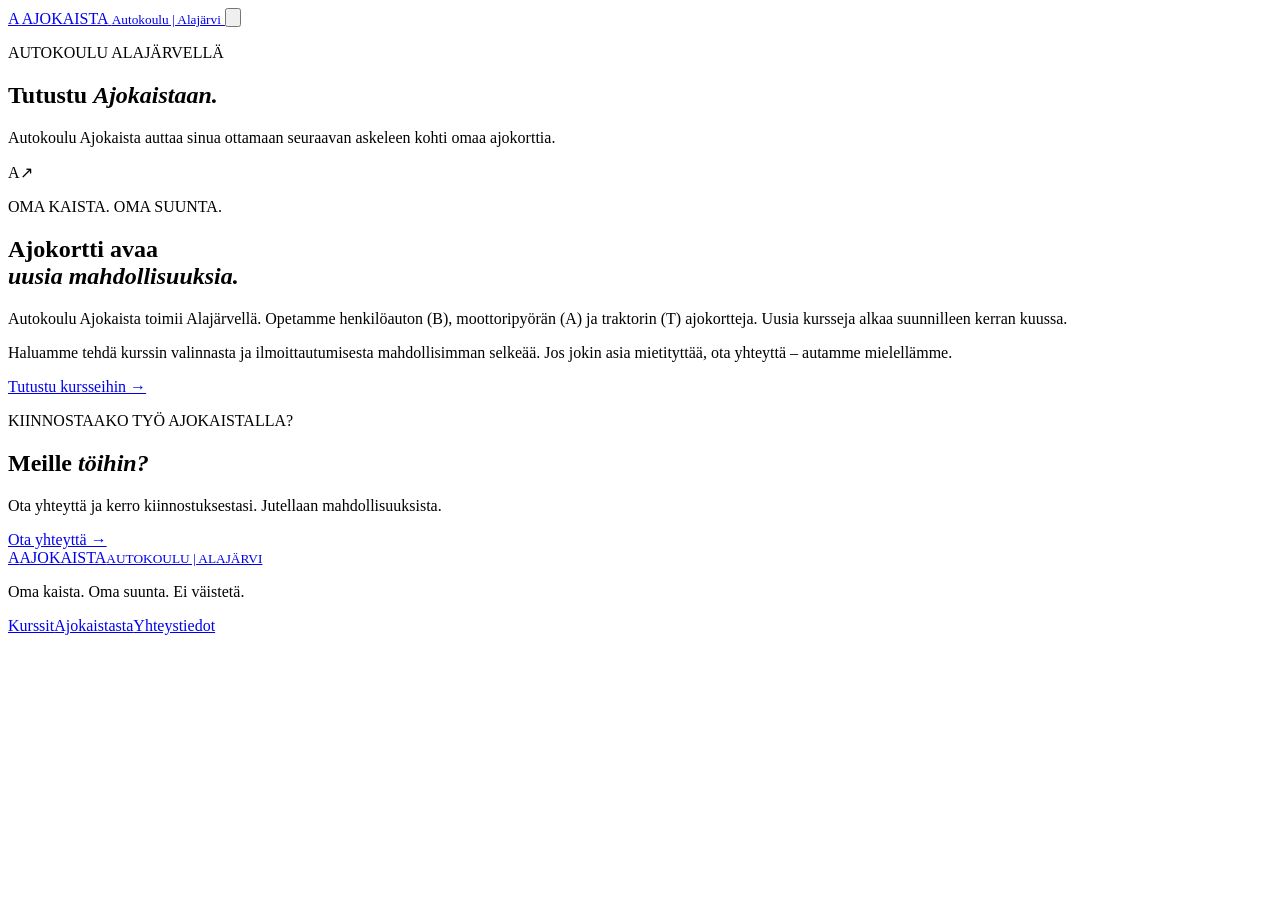
==== about.html @ 0a3db83a "kaikkiin aloitus ja abouttia" ====
<!DOCTYPE html>
<html lang="fi">
<head>
    <meta charset="UTF-8">
    <meta name="viewport" content="width=device-width, initial-scale=1">
    <meta name="description" content="Autokoulu Ajokaista Alajärvellä – B-, A- ja T-ajokorttikurssit. Tutustu alkaviin kursseihin ja ilmoittaudu.">
    <title>Autokoulu ajokaista | Alajärvi</title>
</head>
<body>
    <header class="site-header">
        <a class="brand" href="index.html" aria-label="Autokoulu Ajokaista, etusivu">
            <span class="brand__mark">A</span>
            <span class="brand__text">AJOKAISTA</span>
            <small>Autokoulu | Alajärvi</small>
        </span>
    </a>
    <button class="menu-toggle" aria-label="Avaa valikko" aria-expanded="false">
        <span class="menu-toggle__bar"><contact class="html"></contact></span>
        <span class="menu-toggle__bar"><about class="html"></about></span>
        <span class="menu-toggle__bar"><listing class="html"></listing></span>
    </button>
    </header>
    <main>
    </main>
        <section class="page-hero"><p class="eyebrow">AUTOKOULU ALAJÄRVELLÄ</p><h1>Tutustu <em>Ajokaistaan.</em></h1><p>Autokoulu Ajokaista auttaa sinua ottamaan seuraavan askeleen kohti omaa ajokorttia.</p></section>
        <section class="about-content section-wrap"><div class="about-number">A<span>↗</span></div><div><p class="eyebrow">OMA KAISTA. OMA SUUNTA.</p><h2>Ajokortti avaa<br><em>uusia mahdollisuuksia.</em></h2><p>Autokoulu Ajokaista toimii Alajärvellä. Opetamme henkilöauton (B), moottoripyörän (A) ja traktorin (T) ajokortteja. Uusia kursseja alkaa suunnilleen kerran kuussa.</p><p>Haluamme tehdä kurssin valinnasta ja ilmoittautumisesta mahdollisimman selkeää. Jos jokin asia mietityttää, ota yhteyttä – autamme mielellämme.</p><a class="button button-dark" href="listing.html">Tutustu kursseihin →</a></div></section>
        <section class="band"><div><p class="eyebrow">KIINNOSTAAKO TYÖ AJOKAISTALLA?</p><h2>Meille <em>töihin?</em></h2></div><div><p>Ota yhteyttä ja kerro kiinnostuksestasi. Jutellaan mahdollisuuksista.</p><a class="button button-light" href="contact.html">Ota yhteyttä →</a></div></section>
    </main>
    <footer class="site-footer"><a class="brand brand-footer" href="index.html"><span class="brand-mark">A</span><span>AJOKAISTA<small>AUTOKOULU | ALAJÄRVI</small></span></a><p>Oma kaista. Oma suunta. Ei väistetä.</p><div class="footer-links"><a href="listing.html">Kurssit</a><a href="about.html">Ajokaistasta</a><a href="contact.html">Yhteystiedot</a></div></footer>
</body>
</html>
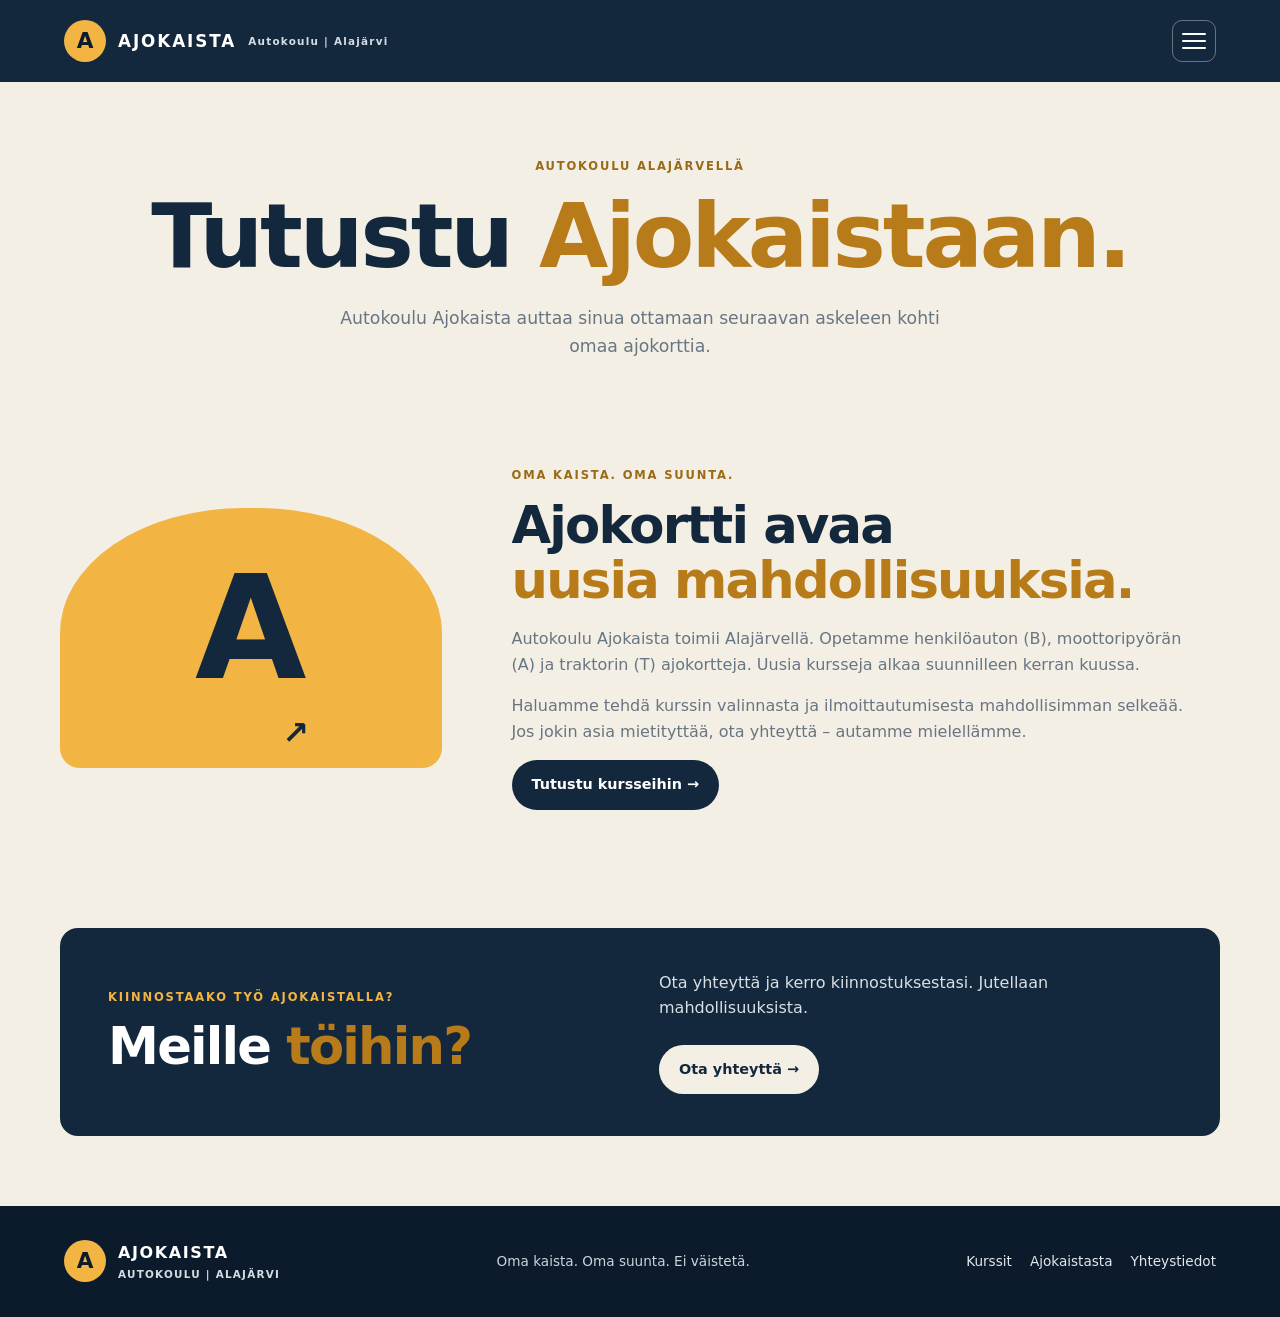
==== commit b787a61f: "listing loppuun sekä css valmiiksi" ====
--- a/about.html
+++ b/about.html
@@ -5,6 +5,7 @@
     <meta name="viewport" content="width=device-width, initial-scale=1">
     <meta name="description" content="Autokoulu Ajokaista Alajärvellä – B-, A- ja T-ajokorttikurssit. Tutustu alkaviin kursseihin ja ilmoittaudu.">
     <title>Autokoulu ajokaista | Alajärvi</title>
+    <link rel="stylesheet" href="styles.css">
 </head>
 <body>
     <header class="site-header">
--- a/styles.css
+++ b/styles.css
@@ -0,0 +1,294 @@
+:root {
+  --navy: #14283d;
+  --navy-deep: #0c1b2b;
+  --sand: #f4efe5;
+  --sand-dark: #e8dfd0;
+  --amber: #f2b544;
+  --ink: #1b2b3a;
+  --muted: #687582;
+  --white: #fff;
+  --line: #dedbd3;
+  --shadow: 0 18px 45px rgba(12, 27, 43, .10);
+  --radius: 18px;
+  --content: 1160px;
+}
+
+* { box-sizing: border-box; }
+
+body {
+  margin: 0;
+  color: var(--ink);
+  background: var(--sand);
+  font-family: Inter, ui-sans-serif, system-ui, -apple-system, BlinkMacSystemFont, "Segoe UI", sans-serif;
+  line-height: 1.6;
+}
+
+.site-header {
+  min-height: 82px;
+  padding: 16px max(5vw, calc((100vw - var(--content)) / 2));
+  display: flex;
+  align-items: center;
+  justify-content: space-between;
+  gap: 24px;
+  background: var(--navy);
+  color: var(--white);
+}
+
+.brand {
+  display: inline-flex;
+  align-items: center;
+  gap: 12px;
+  color: inherit;
+  text-decoration: none;
+  font-weight: 850;
+  letter-spacing: .12em;
+}
+
+.brand__mark, .brand-mark {
+  width: 42px;
+  height: 42px;
+  display: inline-grid;
+  place-items: center;
+  flex: 0 0 auto;
+  border-radius: 50%;
+  background: var(--amber);
+  color: var(--navy-deep);
+  font-size: 1.35rem;
+  font-weight: 900;
+  letter-spacing: 0;
+}
+
+.brand__text { font-size: 1.05rem; }
+.brand small, .brand-footer small {
+  display: block;
+  margin-top: 1px;
+  color: #d5dce2;
+  font-size: .65rem;
+  font-weight: 600;
+  letter-spacing: .12em;
+}
+
+.menu-toggle {
+  width: 44px;
+  height: 42px;
+  padding: 9px;
+  display: flex;
+  flex-direction: column;
+  justify-content: space-around;
+  border: 1px solid rgba(255,255,255,.35);
+  border-radius: 10px;
+  background: transparent;
+  cursor: pointer;
+}
+
+.menu-toggle__bar {
+  display: block;
+  width: 100%;
+  height: 2px;
+  border-radius: 2px;
+  background: var(--white);
+}
+.menu-toggle__bar .html { display: none; }
+
+main { overflow: hidden; }
+
+.section-wrap, .hero, .band, .page-hero {
+  width: min(calc(100% - 48px), var(--content));
+  margin-inline: auto;
+}
+
+.eyebrow {
+  margin: 0 0 14px;
+  color: #9a6a17;
+  font-size: .72rem;
+  font-weight: 850;
+  letter-spacing: .16em;
+  line-height: 1.4;
+}
+
+h1, h2, h3, p { margin-top: 0; }
+h1, h2, h3 {
+  color: var(--navy);
+  line-height: 1.08;
+  letter-spacing: -.035em;
+}
+h1 { margin-bottom: 20px; font-size: clamp(2.8rem, 7vw, 5.7rem); }
+h2 { margin-bottom: 18px; font-size: clamp(2rem, 4vw, 3.3rem); }
+h3 { font-size: 1.35rem; }
+em { color: #b77b19; font-style: normal; }
+
+.button {
+  min-height: 48px;
+  padding: 13px 20px;
+  display: inline-flex;
+  align-items: center;
+  justify-content: center;
+  gap: 12px;
+  border: 0;
+  border-radius: 999px;
+  text-decoration: none;
+  font-size: .9rem;
+  font-weight: 800;
+  transition: transform .2s ease, background .2s ease;
+}
+.button:hover { transform: translateY(-2px); }
+.button-amber { background: var(--amber); color: var(--navy-deep); }
+.button-dark { background: var(--navy); color: var(--white); }
+.button-light { background: var(--sand); color: var(--navy); }
+.text-link { color: var(--navy); font-weight: 800; text-decoration-thickness: 1px; text-underline-offset: 5px; }
+
+.hero {
+  min-height: 560px;
+  padding-block: 72px;
+  display: grid;
+  grid-template-columns: 1.05fr .95fr;
+  align-items: center;
+  gap: 50px;
+}
+.hero-copy { max-width: 610px; }
+.hero-lead { max-width: 520px; color: var(--muted); font-size: 1.12rem; }
+.hero-actions { display: flex; align-items: center; flex-wrap: wrap; gap: 22px; margin-top: 28px; }
+.hero-note { display: flex; align-items: center; gap: 10px; margin-top: 34px; color: var(--muted); font-size: .9rem; }
+.note-icon { width: 25px; height: 25px; display: inline-grid; place-items: center; border-radius: 50%; background: var(--amber); color: var(--navy); font-weight: 900; }
+
+.hero-art {
+  min-height: 390px;
+  position: relative;
+  overflow: hidden;
+  border-radius: 48% 48% 22px 22px;
+  background: #e9d9b9;
+}
+.art-sun { position: absolute; top: 45px; right: 60px; width: 130px; aspect-ratio: 1; border-radius: 50%; background: var(--amber); }
+.road { position: absolute; left: 25%; width: 55%; height: 125%; bottom: -48%; transform: rotate(25deg); border-radius: 50% 50% 0 0; }
+.road-back { background: #9ba5a7; }
+.road-front { left: 38%; width: 24%; background: var(--navy); border-inline: 5px solid rgba(255,255,255,.7); }
+.art-label { position: absolute; left: 28px; top: 32px; display: grid; gap: 2px; color: var(--navy); font-size: .8rem; letter-spacing: .13em; }
+.art-stamp { position: absolute; right: 28px; bottom: 26px; width: 68px; height: 68px; display: grid; place-items: center; border: 2px solid var(--navy); border-radius: 50%; color: var(--navy); font-size: 2rem; font-weight: 900; }
+.art-stamp span { color: #b77b19; }
+
+.license-section { padding-block: 76px 90px; }
+.section-heading { display: flex; align-items: end; justify-content: space-between; gap: 40px; margin-bottom: 34px; }
+.section-heading > p { max-width: 350px; color: var(--muted); }
+.license-grid { display: grid; grid-template-columns: repeat(3, 1fr); gap: 18px; }
+.license-card {
+  min-height: 275px;
+  padding: 28px;
+  position: relative;
+  display: flex;
+  flex-direction: column;
+  align-items: flex-start;
+  border: 1px solid var(--line);
+  border-radius: var(--radius);
+  background: #fffdf8;
+  text-decoration: none;
+  transition: transform .2s ease, box-shadow .2s ease;
+}
+.license-card:hover { transform: translateY(-5px); box-shadow: var(--shadow); }
+.license-code { width: 52px; height: 52px; display: grid; place-items: center; border-radius: 14px; background: var(--amber); color: var(--navy); font-size: 1.65rem; font-weight: 900; }
+.card-arrow { position: absolute; top: 28px; right: 28px; color: #a97922; font-size: 1.5rem; }
+.license-card h3 { margin: 28px 0 8px; }
+.license-card p { margin-bottom: 20px; color: var(--muted); }
+.card-link { margin-top: auto; color: var(--navy); font-size: .88rem; font-weight: 850; }
+
+.band {
+  margin-block: 28px 70px;
+  padding: 42px 48px;
+  display: grid;
+  grid-template-columns: 1fr 1fr;
+  align-items: center;
+  gap: 38px;
+  border-radius: var(--radius);
+  background: var(--navy);
+  color: var(--white);
+}
+.band h2 { margin-bottom: 0; color: var(--white); }
+.band .eyebrow { color: var(--amber); }
+.band p:not(.eyebrow) { color: #d9e0e5; }
+.band .button { margin-top: 8px; }
+
+.page-hero {
+  padding-block: 76px 66px;
+  text-align: center;
+}
+.page-hero > p:last-child { max-width: 650px; margin-inline: auto; color: var(--muted); font-size: 1.08rem; }
+
+.about-content {
+  padding-block: 24px 90px;
+  display: grid;
+  grid-template-columns: .7fr 1.3fr;
+  align-items: center;
+  gap: 70px;
+}
+.about-content > div:last-child { max-width: 680px; }
+.about-content p:not(.eyebrow) { color: var(--muted); }
+.about-number { min-height: 260px; display: grid; place-items: center; border-radius: 48% 48% 20px 20px; background: var(--amber); color: var(--navy); font-size: 9rem; font-weight: 900; }
+.about-number span { align-self: start; margin-top: -40px; margin-left: 90px; font-size: 2rem; }
+
+.contact-layout {
+  padding-block: 12px 90px;
+  display: grid;
+  grid-template-columns: 1fr 1fr;
+  gap: 24px;
+}
+.contact-card, .contact-aside { padding: 36px; border: 1px solid var(--line); border-radius: var(--radius); background: #fffdf8; }
+.contact-card h2, .contact-aside h2 { font-size: clamp(1.8rem, 3vw, 2.7rem); }
+.contact-detail { padding-block: 18px; display: grid; gap: 5px; border-top: 1px solid var(--line); }
+.contact-detail span { color: var(--muted); font-size: .7rem; font-weight: 850; letter-spacing: .14em; }
+.contact-detail a, .contact-detail strong { color: var(--navy); font-size: 1.2rem; font-weight: 800; text-decoration: none; }
+.contact-aside { background: var(--sand-dark); }
+.contact-symbol { width: 54px; height: 54px; margin-bottom: 26px; display: grid; place-items: center; border-radius: 50%; background: var(--amber); color: var(--navy); font-size: 1.6rem; }
+.contact-aside p { color: var(--muted); }
+
+.course-section { padding-block: 0 80px; }
+.notice { margin-bottom: 30px; padding: 18px 22px; display: flex; align-items: flex-start; gap: 14px; border: 1px solid #e6cf9f; border-radius: 14px; background: #fff7e6; }
+.notice p { margin: 0; color: #66532f; }
+.notice-icon { width: 25px; height: 25px; flex: 0 0 auto; display: grid; place-items: center; border-radius: 50%; background: var(--amber); color: var(--navy); font-weight: 900; }
+.course-group { margin-bottom: 22px; padding: 25px; border: 1px solid var(--line); border-radius: var(--radius); background: #fffdf8; }
+.course-heading { display: flex; align-items: center; gap: 16px; margin-bottom: 22px; }
+.course-heading h2 { margin: 0 0 4px; font-size: 1.5rem; }
+.course-heading p { margin: 0; color: var(--muted); }
+.small-code { width: 46px; height: 46px; font-size: 1.35rem; }
+.course-row { padding-top: 20px; display: grid; grid-template-columns: 1fr 1fr auto; align-items: center; gap: 20px; border-top: 1px solid var(--line); }
+.course-row > div { display: grid; gap: 5px; }
+.course-date-label { color: var(--muted); font-size: .68rem; font-weight: 850; letter-spacing: .12em; }
+.course-date, .seats { color: var(--navy); font-size: 1rem; }
+
+.site-footer {
+  padding: 34px max(5vw, calc((100vw - var(--content)) / 2));
+  display: flex;
+  align-items: center;
+  justify-content: space-between;
+  flex-wrap: wrap;
+  gap: 22px;
+  background: var(--navy-deep);
+  color: var(--white);
+}
+.site-footer p { margin: 0; color: #cbd4dc; font-size: .85rem; }
+.brand-footer { letter-spacing: .1em; }
+.footer-links { display: flex; flex-wrap: wrap; gap: 18px; }
+.footer-links a { color: #e1e7eb; font-size: .85rem; text-decoration: none; }
+.footer-links a:hover { color: var(--amber); }
+
+@media (max-width: 760px) {
+  .site-header { min-height: 72px; padding-inline: 22px; }
+  .hero { min-height: auto; padding-block: 58px; grid-template-columns: 1fr; gap: 35px; }
+  .hero-art { min-height: 300px; }
+  .section-wrap, .hero, .band, .page-hero { width: min(calc(100% - 36px), var(--content)); }
+  .section-heading { align-items: flex-start; flex-direction: column; gap: 8px; }
+  .license-grid { grid-template-columns: 1fr; }
+  .license-card { min-height: 230px; }
+  .band { padding: 30px 25px; grid-template-columns: 1fr; gap: 18px; }
+  .about-content, .contact-layout { grid-template-columns: 1fr; gap: 22px; }
+  .about-number { min-height: 180px; font-size: 6rem; }
+  .course-row { grid-template-columns: 1fr 1fr; }
+  .course-row .button { grid-column: 1 / -1; justify-self: start; }
+  .site-footer { padding: 30px 22px; align-items: flex-start; flex-direction: column; }
+}
+
+@media (max-width: 420px) {
+  h1 { font-size: 2.65rem; }
+  .contact-card, .contact-aside, .course-group { padding: 22px; }
+  .course-row { grid-template-columns: 1fr; }
+  .course-row .button { grid-column: auto; }
+  .footer-links { gap: 12px; }
+}
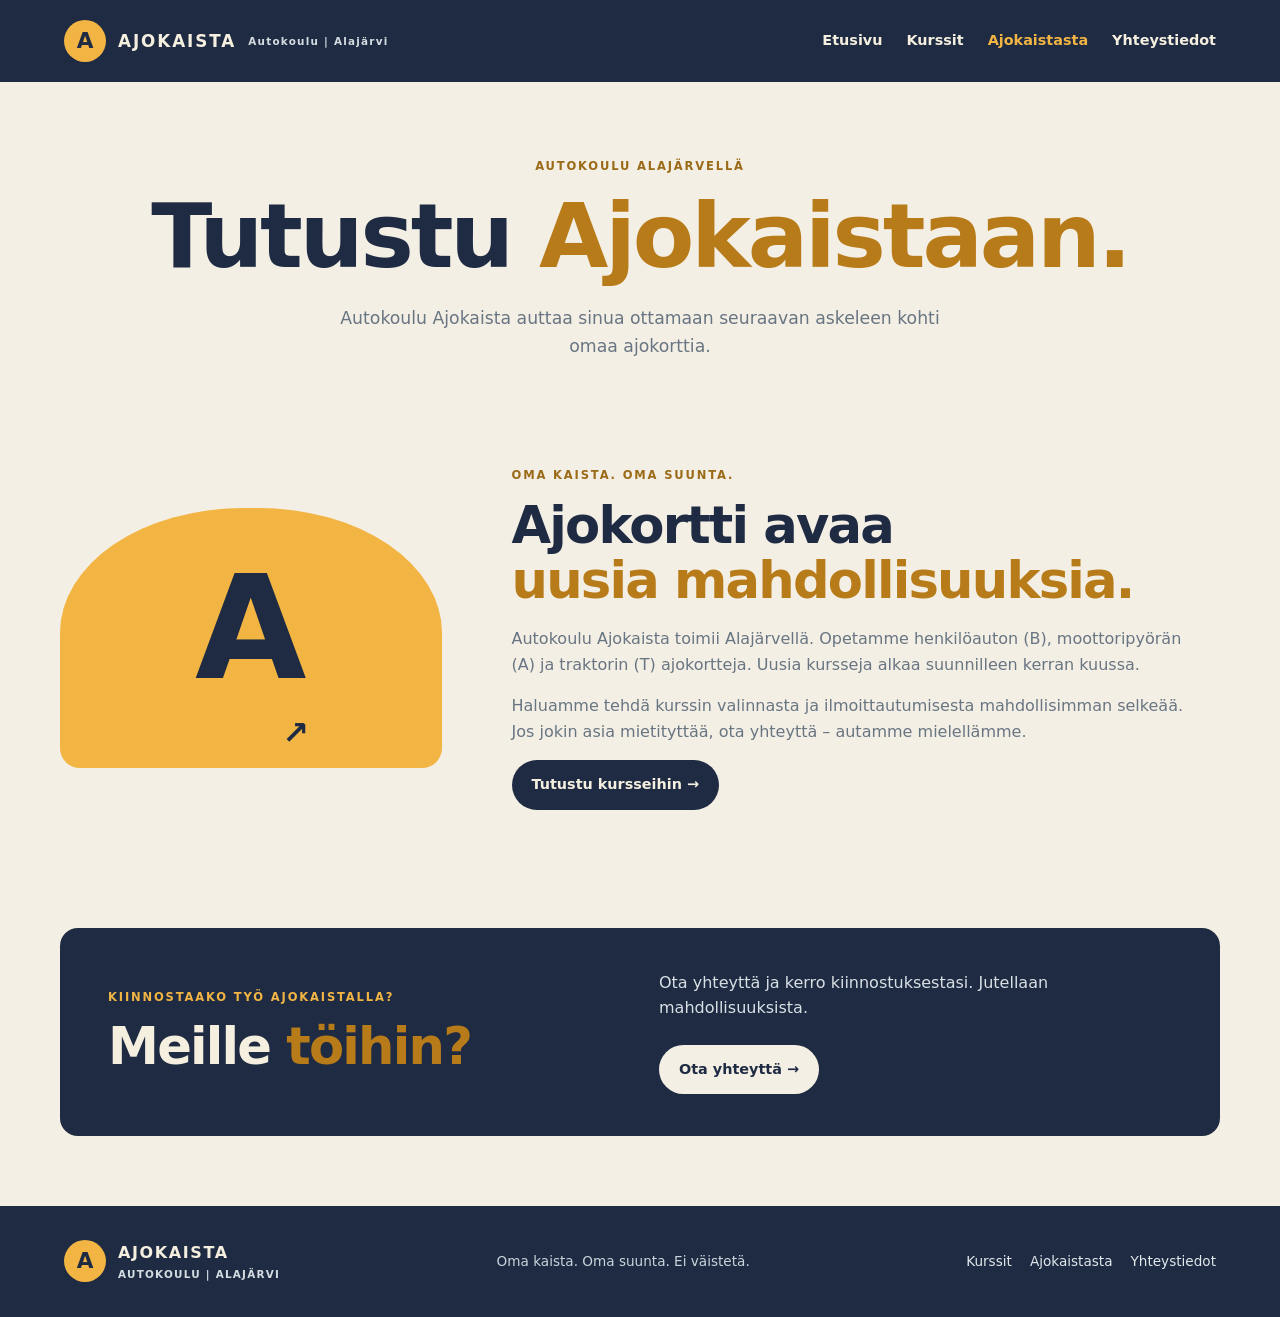
==== commit 20aa28a8: "javascript" ====
--- a/about.html
+++ b/about.html
@@ -6,6 +6,7 @@
     <meta name="description" content="Autokoulu Ajokaista Alajärvellä – B-, A- ja T-ajokorttikurssit. Tutustu alkaviin kursseihin ja ilmoittaudu.">
     <title>Autokoulu ajokaista | Alajärvi</title>
     <link rel="stylesheet" href="styles.css">
+    <script src="app.js" defer></script>
 </head>
 <body>
     <header class="site-header">
--- a/styles.css
+++ b/styles.css
@@ -1,13 +1,10 @@
 :root {
-  --navy: #14283d;
-  --navy-deep: #0c1b2b;
+  --navy: #1e2b42;
   --sand: #f4efe5;
-  --sand-dark: #e8dfd0;
   --amber: #f2b544;
   --ink: #1b2b3a;
   --muted: #687582;
-  --white: #fff;
-  --line: #dedbd3;
+  --line: #f5efe0;
   --shadow: 0 18px 45px rgba(12, 27, 43, .10);
   --radius: 18px;
   --content: 1160px;
@@ -31,7 +28,7 @@
   justify-content: space-between;
   gap: 24px;
   background: var(--navy);
-  color: var(--white);
+  color: var(--line);
 }
 
 .brand {
@@ -52,7 +49,7 @@
   flex: 0 0 auto;
   border-radius: 50%;
   background: var(--amber);
-  color: var(--navy-deep);
+  color: var(--navy);
   font-size: 1.35rem;
   font-weight: 900;
   letter-spacing: 0;
@@ -86,7 +83,7 @@
   width: 100%;
   height: 2px;
   border-radius: 2px;
-  background: var(--white);
+  background: var(--line);
 }
 .menu-toggle__bar .html { display: none; }
 
@@ -132,8 +129,8 @@
   transition: transform .2s ease, background .2s ease;
 }
 .button:hover { transform: translateY(-2px); }
-.button-amber { background: var(--amber); color: var(--navy-deep); }
-.button-dark { background: var(--navy); color: var(--white); }
+.button-amber { background: var(--amber); color: var(--navy); }
+.button-dark { background: var(--navy); color: var(--line); }
 .button-light { background: var(--sand); color: var(--navy); }
 .text-link { color: var(--navy); font-weight: 800; text-decoration-thickness: 1px; text-underline-offset: 5px; }
 
@@ -158,12 +155,12 @@
   border-radius: 48% 48% 22px 22px;
   background: #e9d9b9;
 }
-.art-sun { position: absolute; top: 45px; right: 60px; width: 130px; aspect-ratio: 1; border-radius: 50%; background: var(--amber); }
-.road { position: absolute; left: 25%; width: 55%; height: 125%; bottom: -48%; transform: rotate(25deg); border-radius: 50% 50% 0 0; }
+.palkki { position: absolute; top: 45px; right: 40px; width: 600px; height: 30px; background: var(--amber); }
+.road { position: absolute; left: 25%; width: 55%; height: 129%; bottom: -48%; transform: rotate(180deg); }
 .road-back { background: #9ba5a7; }
 .road-front { left: 38%; width: 24%; background: var(--navy); border-inline: 5px solid rgba(255,255,255,.7); }
-.art-label { position: absolute; left: 28px; top: 32px; display: grid; gap: 2px; color: var(--navy); font-size: .8rem; letter-spacing: .13em; }
-.art-stamp { position: absolute; right: 28px; bottom: 26px; width: 68px; height: 68px; display: grid; place-items: center; border: 2px solid var(--navy); border-radius: 50%; color: var(--navy); font-size: 2rem; font-weight: 900; }
+.art-label { position: absolute; left: 60px; top: 80px; display: grid; gap: 2px; color: var(--navy); font-size: .8rem; letter-spacing: .13em; }
+.art-stamp { position: absolute; right: 28px; bottom: 24px; width: 68px; height: 68px; display: grid; place-items: center; border: 2px solid var(--navy); border-radius: 50%; color: var(--navy); font-size: 2rem; font-weight: 900; }
 .art-stamp span { color: #b77b19; }
 
 .license-section { padding-block: 76px 90px; }
@@ -199,9 +196,9 @@
   gap: 38px;
   border-radius: var(--radius);
   background: var(--navy);
-  color: var(--white);
-}
-.band h2 { margin-bottom: 0; color: var(--white); }
+  color: var(--line);
+}
+.band h2 { margin-bottom: 0; color: var(--line); }
 .band .eyebrow { color: var(--amber); }
 .band p:not(.eyebrow) { color: #d9e0e5; }
 .band .button { margin-top: 8px; }
@@ -235,7 +232,7 @@
 .contact-detail { padding-block: 18px; display: grid; gap: 5px; border-top: 1px solid var(--line); }
 .contact-detail span { color: var(--muted); font-size: .7rem; font-weight: 850; letter-spacing: .14em; }
 .contact-detail a, .contact-detail strong { color: var(--navy); font-size: 1.2rem; font-weight: 800; text-decoration: none; }
-.contact-aside { background: var(--sand-dark); }
+.contact-aside { background: var(--sand); }
 .contact-symbol { width: 54px; height: 54px; margin-bottom: 26px; display: grid; place-items: center; border-radius: 50%; background: var(--amber); color: var(--navy); font-size: 1.6rem; }
 .contact-aside p { color: var(--muted); }
 
@@ -260,8 +257,8 @@
   justify-content: space-between;
   flex-wrap: wrap;
   gap: 22px;
-  background: var(--navy-deep);
-  color: var(--white);
+  background: var(--navy);
+  color: var(--line);
 }
 .site-footer p { margin: 0; color: #cbd4dc; font-size: .85rem; }
 .brand-footer { letter-spacing: .1em; }
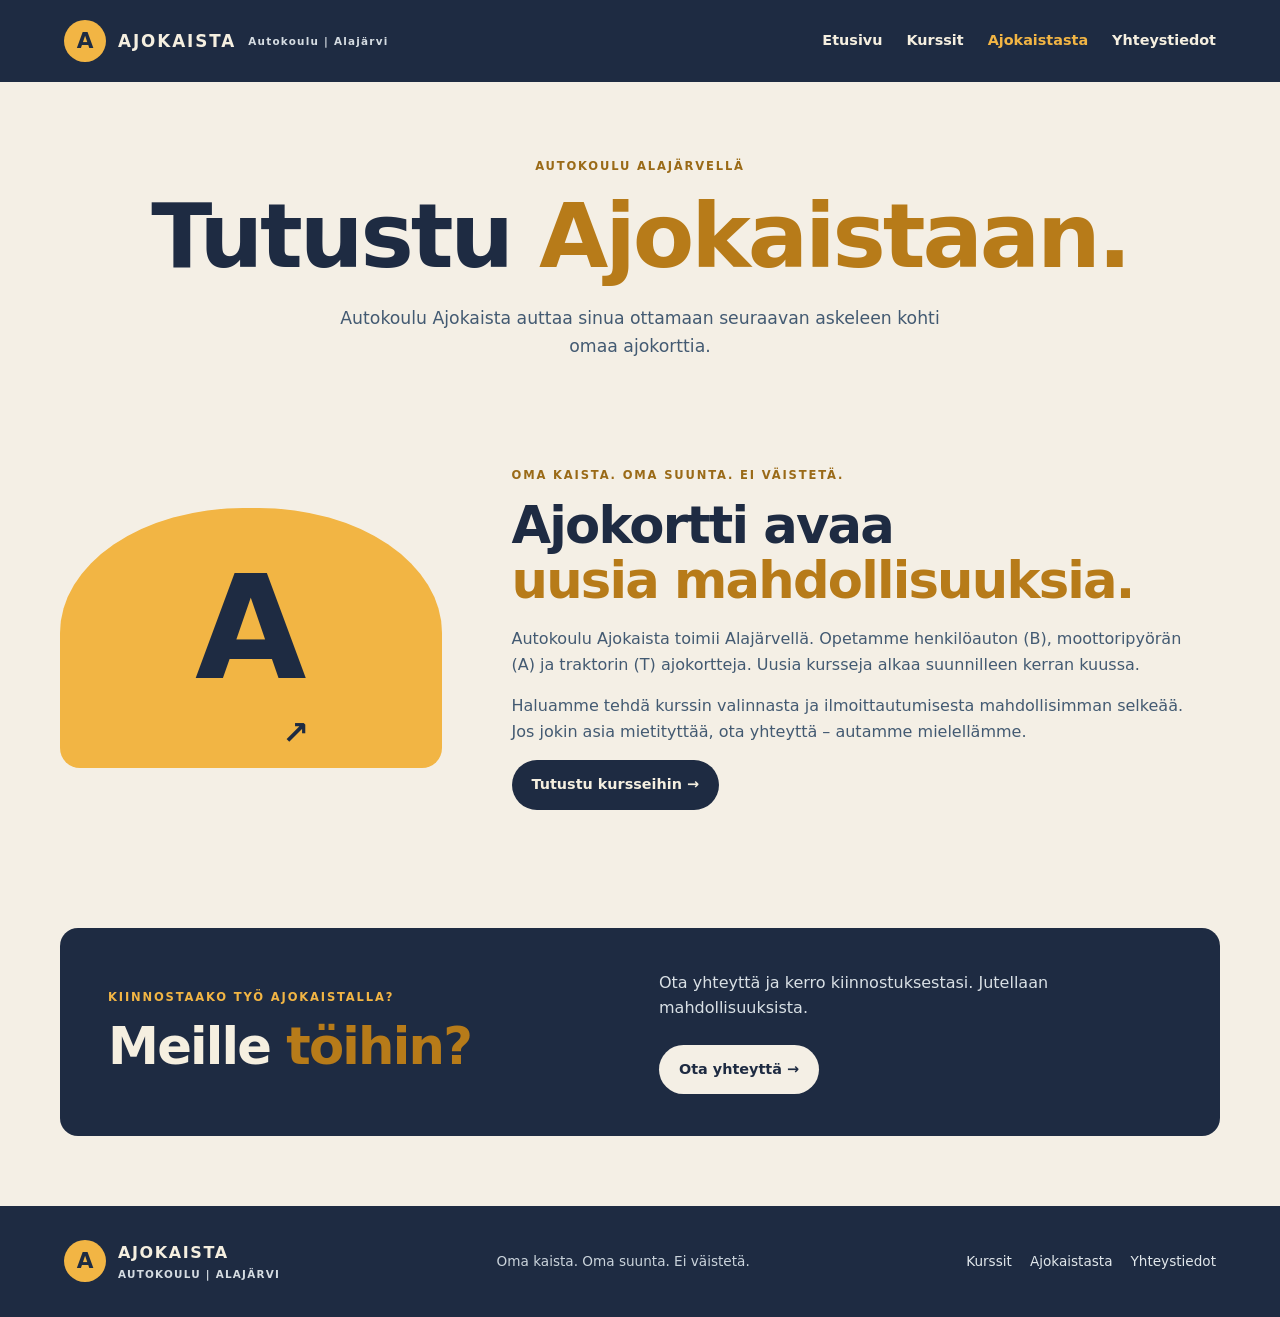
==== commit 4121a4f7: "ulkoasua" ====
--- a/about.html
+++ b/about.html
@@ -14,18 +14,23 @@
             <span class="brand__mark">A</span>
             <span class="brand__text">AJOKAISTA</span>
             <small>Autokoulu | Alajärvi</small>
-        </span>
     </a>
     <button class="menu-toggle" aria-label="Avaa valikko" aria-expanded="false">
-        <span class="menu-toggle__bar"><contact class="html"></contact></span>
-        <span class="menu-toggle__bar"><about class="html"></about></span>
-        <span class="menu-toggle__bar"><listing class="html"></listing></span>
+      <span class="menu-toggle__bar"></span>
+      <span class="menu-toggle__bar"></span>
+      <span class="menu-toggle__bar"></span>
+    <nav id="site-navigation" class="site-nav">
+      <a href="index.html">Etusivu</a>
+      <a href="listing.html">Kurssit</a>
+      <a href="about.html">Ajokaistasta</a>
+      <a href="contact.html">Yhteystiedot</a>
+    </nav>
     </button>
     </header>
     <main>
     </main>
         <section class="page-hero"><p class="eyebrow">AUTOKOULU ALAJÄRVELLÄ</p><h1>Tutustu <em>Ajokaistaan.</em></h1><p>Autokoulu Ajokaista auttaa sinua ottamaan seuraavan askeleen kohti omaa ajokorttia.</p></section>
-        <section class="about-content section-wrap"><div class="about-number">A<span>↗</span></div><div><p class="eyebrow">OMA KAISTA. OMA SUUNTA.</p><h2>Ajokortti avaa<br><em>uusia mahdollisuuksia.</em></h2><p>Autokoulu Ajokaista toimii Alajärvellä. Opetamme henkilöauton (B), moottoripyörän (A) ja traktorin (T) ajokortteja. Uusia kursseja alkaa suunnilleen kerran kuussa.</p><p>Haluamme tehdä kurssin valinnasta ja ilmoittautumisesta mahdollisimman selkeää. Jos jokin asia mietityttää, ota yhteyttä – autamme mielellämme.</p><a class="button button-dark" href="listing.html">Tutustu kursseihin →</a></div></section>
+        <section class="about-content section-wrap"><div class="about-number">A<span>↗</span></div><div><p class="eyebrow">OMA KAISTA. OMA SUUNTA. EI VÄISTETÄ.</p><h2>Ajokortti avaa<br><em>uusia mahdollisuuksia.</em></h2><p>Autokoulu Ajokaista toimii Alajärvellä. Opetamme henkilöauton (B), moottoripyörän (A) ja traktorin (T) ajokortteja. Uusia kursseja alkaa suunnilleen kerran kuussa.</p><p>Haluamme tehdä kurssin valinnasta ja ilmoittautumisesta mahdollisimman selkeää. Jos jokin asia mietityttää, ota yhteyttä – autamme mielellämme.</p><a class="button button-dark" href="listing.html">Tutustu kursseihin →</a></div></section>
         <section class="band"><div><p class="eyebrow">KIINNOSTAAKO TYÖ AJOKAISTALLA?</p><h2>Meille <em>töihin?</em></h2></div><div><p>Ota yhteyttä ja kerro kiinnostuksestasi. Jutellaan mahdollisuuksista.</p><a class="button button-light" href="contact.html">Ota yhteyttä →</a></div></section>
     </main>
     <footer class="site-footer"><a class="brand brand-footer" href="index.html"><span class="brand-mark">A</span><span>AJOKAISTA<small>AUTOKOULU | ALAJÄRVI</small></span></a><p>Oma kaista. Oma suunta. Ei väistetä.</p><div class="footer-links"><a href="listing.html">Kurssit</a><a href="about.html">Ajokaistasta</a><a href="contact.html">Yhteystiedot</a></div></footer>
--- a/styles.css
+++ b/styles.css
@@ -1,10 +1,9 @@
 :root {
-  --navy: #1e2b42;
-  --sand: #f4efe5;
-  --amber: #f2b544;
-  --ink: #1b2b3a;
-  --muted: #687582;
-  --line: #f5efe0;
+  --pääväri: #1e2b42;
+  --tausta: #f4efe5;
+  --korostus: #f2b544;
+  --tumma_teksti: #435a72;
+  --teksti: #f5efe0;
   --shadow: 0 18px 45px rgba(12, 27, 43, .10);
   --radius: 18px;
   --content: 1160px;
@@ -14,8 +13,8 @@
 
 body {
   margin: 0;
-  color: var(--ink);
-  background: var(--sand);
+  color: var(--pääväri);
+  background: var(--tausta);
   font-family: Inter, ui-sans-serif, system-ui, -apple-system, BlinkMacSystemFont, "Segoe UI", sans-serif;
   line-height: 1.6;
 }
@@ -27,8 +26,8 @@
   align-items: center;
   justify-content: space-between;
   gap: 24px;
-  background: var(--navy);
-  color: var(--line);
+  background: var(--pääväri);
+  color: var(--teksti);
 }
 
 .brand {
@@ -48,8 +47,8 @@
   place-items: center;
   flex: 0 0 auto;
   border-radius: 50%;
-  background: var(--amber);
-  color: var(--navy);
+  background: var(--korostus);
+  color: var(--pääväri);
   font-size: 1.35rem;
   font-weight: 900;
   letter-spacing: 0;
@@ -83,7 +82,7 @@
   width: 100%;
   height: 2px;
   border-radius: 2px;
-  background: var(--line);
+  background: var(--teksti);
 }
 .menu-toggle__bar .html { display: none; }
 
@@ -105,7 +104,7 @@
 
 h1, h2, h3, p { margin-top: 0; }
 h1, h2, h3 {
-  color: var(--navy);
+  color: var(--pääväri);
   line-height: 1.08;
   letter-spacing: -.035em;
 }
@@ -129,10 +128,10 @@
   transition: transform .2s ease, background .2s ease;
 }
 .button:hover { transform: translateY(-2px); }
-.button-amber { background: var(--amber); color: var(--navy); }
-.button-dark { background: var(--navy); color: var(--line); }
-.button-light { background: var(--sand); color: var(--navy); }
-.text-link { color: var(--navy); font-weight: 800; text-decoration-thickness: 1px; text-underline-offset: 5px; }
+.button-amber { background: var(--korostus); color: var(--pääväri); }
+.button-dark { background: var(--pääväri); color: var(--teksti); }
+.button-light { background: var(--tausta); color: var(--pääväri); }
+.text-link { color: var(--pääväri); font-weight: 800; text-decoration-thickness: 1px; text-underline-offset: 5px; }
 
 .hero {
   min-height: 560px;
@@ -143,10 +142,10 @@
   gap: 50px;
 }
 .hero-copy { max-width: 610px; }
-.hero-lead { max-width: 520px; color: var(--muted); font-size: 1.12rem; }
+.hero-lead { max-width: 520px; color: var(--tumma_teksti); font-size: 1.12rem; }
 .hero-actions { display: flex; align-items: center; flex-wrap: wrap; gap: 22px; margin-top: 28px; }
-.hero-note { display: flex; align-items: center; gap: 10px; margin-top: 34px; color: var(--muted); font-size: .9rem; }
-.note-icon { width: 25px; height: 25px; display: inline-grid; place-items: center; border-radius: 50%; background: var(--amber); color: var(--navy); font-weight: 900; }
+.hero-note { display: flex; align-items: center; gap: 10px; margin-top: 34px; color: var(--tumma_teksti); font-size: .9rem; }
+.note-icon { width: 25px; height: 25px; display: inline-grid; place-items: center; border-radius: 50%; background: var(--korostus); color: var(--pääväri); font-weight: 900; }
 
 .hero-art {
   min-height: 390px;
@@ -155,17 +154,17 @@
   border-radius: 48% 48% 22px 22px;
   background: #e9d9b9;
 }
-.palkki { position: absolute; top: 45px; right: 40px; width: 600px; height: 30px; background: var(--amber); }
+.palkki { position: absolute; top: 45px; right: 40px; width: 600px; height: 30px; background: var(--korostus); }
 .road { position: absolute; left: 25%; width: 55%; height: 129%; bottom: -48%; transform: rotate(180deg); }
 .road-back { background: #9ba5a7; }
-.road-front { left: 38%; width: 24%; background: var(--navy); border-inline: 5px solid rgba(255,255,255,.7); }
-.art-label { position: absolute; left: 60px; top: 80px; display: grid; gap: 2px; color: var(--navy); font-size: .8rem; letter-spacing: .13em; }
-.art-stamp { position: absolute; right: 28px; bottom: 24px; width: 68px; height: 68px; display: grid; place-items: center; border: 2px solid var(--navy); border-radius: 50%; color: var(--navy); font-size: 2rem; font-weight: 900; }
+.road-front { left: 38%; width: 24%; background: var(--pääväri); border-inline: 5px solid rgba(255,255,255,.7); }
+.art-label { position: absolute; left: 60px; top: 80px; display: grid; gap: 2px; color: var(--pääväri); font-size: .8rem; letter-spacing: .13em; }
+.art-stamp { position: absolute; right: 28px; bottom: 24px; width: 68px; height: 68px; display: grid; place-items: center; border: 2px solid var(--pääväri); border-radius: 50%; color: var(--pääväri); font-size: 2rem; font-weight: 900; }
 .art-stamp span { color: #b77b19; }
 
 .license-section { padding-block: 76px 90px; }
 .section-heading { display: flex; align-items: end; justify-content: space-between; gap: 40px; margin-bottom: 34px; }
-.section-heading > p { max-width: 350px; color: var(--muted); }
+.section-heading > p { max-width: 350px; color: var(--tumma_teksti); }
 .license-grid { display: grid; grid-template-columns: repeat(3, 1fr); gap: 18px; }
 .license-card {
   min-height: 275px;
@@ -174,18 +173,18 @@
   display: flex;
   flex-direction: column;
   align-items: flex-start;
-  border: 1px solid var(--line);
+  border: 1px solid var(--teksti);
   border-radius: var(--radius);
   background: #fffdf8;
   text-decoration: none;
   transition: transform .2s ease, box-shadow .2s ease;
 }
 .license-card:hover { transform: translateY(-5px); box-shadow: var(--shadow); }
-.license-code { width: 52px; height: 52px; display: grid; place-items: center; border-radius: 14px; background: var(--amber); color: var(--navy); font-size: 1.65rem; font-weight: 900; }
+.license-code { width: 52px; height: 52px; display: grid; place-items: center; border-radius: 14px; background: var(--korostus); color: var(--pääväri); font-size: 1.65rem; font-weight: 900; }
 .card-arrow { position: absolute; top: 28px; right: 28px; color: #a97922; font-size: 1.5rem; }
 .license-card h3 { margin: 28px 0 8px; }
-.license-card p { margin-bottom: 20px; color: var(--muted); }
-.card-link { margin-top: auto; color: var(--navy); font-size: .88rem; font-weight: 850; }
+.license-card p { margin-bottom: 20px; color: var(--tumma_teksti); }
+.card-link { margin-top: auto; color: var(--pääväri); font-size: .88rem; font-weight: 850; }
 
 .band {
   margin-block: 28px 70px;
@@ -195,11 +194,11 @@
   align-items: center;
   gap: 38px;
   border-radius: var(--radius);
-  background: var(--navy);
-  color: var(--line);
-}
-.band h2 { margin-bottom: 0; color: var(--line); }
-.band .eyebrow { color: var(--amber); }
+  background: var(--pääväri);
+  color: var(--teksti);
+}
+.band h2 { margin-bottom: 0; color: var(--teksti); }
+.band .eyebrow { color: var(--korostus); }
 .band p:not(.eyebrow) { color: #d9e0e5; }
 .band .button { margin-top: 8px; }
 
@@ -207,7 +206,7 @@
   padding-block: 76px 66px;
   text-align: center;
 }
-.page-hero > p:last-child { max-width: 650px; margin-inline: auto; color: var(--muted); font-size: 1.08rem; }
+.page-hero > p:last-child { max-width: 650px; margin-inline: auto; color: var(--tumma_teksti); font-size: 1.08rem; }
 
 .about-content {
   padding-block: 24px 90px;
@@ -217,8 +216,8 @@
   gap: 70px;
 }
 .about-content > div:last-child { max-width: 680px; }
-.about-content p:not(.eyebrow) { color: var(--muted); }
-.about-number { min-height: 260px; display: grid; place-items: center; border-radius: 48% 48% 20px 20px; background: var(--amber); color: var(--navy); font-size: 9rem; font-weight: 900; }
+.about-content p:not(.eyebrow) { color: var(--tumma_teksti); }
+.about-number { min-height: 260px; display: grid; place-items: center; border-radius: 48% 48% 20px 20px; background: var(--korostus); color: var(--pääväri); font-size: 9rem; font-weight: 900; }
 .about-number span { align-self: start; margin-top: -40px; margin-left: 90px; font-size: 2rem; }
 
 .contact-layout {
@@ -227,28 +226,28 @@
   grid-template-columns: 1fr 1fr;
   gap: 24px;
 }
-.contact-card, .contact-aside { padding: 36px; border: 1px solid var(--line); border-radius: var(--radius); background: #fffdf8; }
+.contact-card, .contact-aside { padding: 36px; border: 1px solid var(--teksti); border-radius: var(--radius); background: #fffdf8; }
 .contact-card h2, .contact-aside h2 { font-size: clamp(1.8rem, 3vw, 2.7rem); }
-.contact-detail { padding-block: 18px; display: grid; gap: 5px; border-top: 1px solid var(--line); }
-.contact-detail span { color: var(--muted); font-size: .7rem; font-weight: 850; letter-spacing: .14em; }
-.contact-detail a, .contact-detail strong { color: var(--navy); font-size: 1.2rem; font-weight: 800; text-decoration: none; }
-.contact-aside { background: var(--sand); }
-.contact-symbol { width: 54px; height: 54px; margin-bottom: 26px; display: grid; place-items: center; border-radius: 50%; background: var(--amber); color: var(--navy); font-size: 1.6rem; }
-.contact-aside p { color: var(--muted); }
+.contact-detail { padding-block: 18px; display: grid; gap: 5px; border-top: 1px solid var(--teksti); }
+.contact-detail span { color: var(--tumma_teksti); font-size: .7rem; font-weight: 850; letter-spacing: .14em; }
+.contact-detail a, .contact-detail strong { color: var(--pääväri); font-size: 1.2rem; font-weight: 800; text-decoration: none; }
+.contact-aside { background: var(--tausta); }
+.contact-symbol { width: 54px; height: 54px; margin-bottom: 26px; display: grid; place-items: center; border-radius: 50%; background: var(--korostus); color: var(--pääväri); font-size: 1.6rem; }
+.contact-aside p { color: var(--tumma_teksti); }
 
 .course-section { padding-block: 0 80px; }
 .notice { margin-bottom: 30px; padding: 18px 22px; display: flex; align-items: flex-start; gap: 14px; border: 1px solid #e6cf9f; border-radius: 14px; background: #fff7e6; }
 .notice p { margin: 0; color: #66532f; }
-.notice-icon { width: 25px; height: 25px; flex: 0 0 auto; display: grid; place-items: center; border-radius: 50%; background: var(--amber); color: var(--navy); font-weight: 900; }
-.course-group { margin-bottom: 22px; padding: 25px; border: 1px solid var(--line); border-radius: var(--radius); background: #fffdf8; }
+.notice-icon { width: 25px; height: 25px; flex: 0 0 auto; display: grid; place-items: center; border-radius: 50%; background: var(--korostus); color: var(--pääväri); font-weight: 900; }
+.course-group { margin-bottom: 22px; padding: 25px; border: 1px solid var(--teksti); border-radius: var(--radius); background: #fffdf8; }
 .course-heading { display: flex; align-items: center; gap: 16px; margin-bottom: 22px; }
 .course-heading h2 { margin: 0 0 4px; font-size: 1.5rem; }
-.course-heading p { margin: 0; color: var(--muted); }
+.course-heading p { margin: 0; color: var(--tumma_teksti); }
 .small-code { width: 46px; height: 46px; font-size: 1.35rem; }
-.course-row { padding-top: 20px; display: grid; grid-template-columns: 1fr 1fr auto; align-items: center; gap: 20px; border-top: 1px solid var(--line); }
+.course-row { padding-top: 20px; display: grid; grid-template-columns: 1fr 1fr auto; align-items: center; gap: 20px; border-top: 1px solid var(--teksti); }
 .course-row > div { display: grid; gap: 5px; }
-.course-date-label { color: var(--muted); font-size: .68rem; font-weight: 850; letter-spacing: .12em; }
-.course-date, .seats { color: var(--navy); font-size: 1rem; }
+.course-date-label { color: var(--tumma_teksti); font-size: .68rem; font-weight: 850; letter-spacing: .12em; }
+.course-date, .seats { color: var(--pääväri); font-size: 1rem; }
 
 .site-footer {
   padding: 34px max(5vw, calc((100vw - var(--content)) / 2));
@@ -257,14 +256,14 @@
   justify-content: space-between;
   flex-wrap: wrap;
   gap: 22px;
-  background: var(--navy);
-  color: var(--line);
+  background: var(--pääväri);
+  color: var(--teksti);
 }
 .site-footer p { margin: 0; color: #cbd4dc; font-size: .85rem; }
 .brand-footer { letter-spacing: .1em; }
 .footer-links { display: flex; flex-wrap: wrap; gap: 18px; }
 .footer-links a { color: #e1e7eb; font-size: .85rem; text-decoration: none; }
-.footer-links a:hover { color: var(--amber); }
+.footer-links a:hover { color: var(--korostus); }
 
 @media (max-width: 760px) {
   .site-header { min-height: 72px; padding-inline: 22px; }
@@ -288,4 +287,191 @@
   .course-row { grid-template-columns: 1fr; }
   .course-row .button { grid-column: auto; }
   .footer-links { gap: 12px; }
-}+}
+
+
+
+#lomake {
+  max-width: 760px;
+  margin: 50px auto 90px;
+  padding: 36px;
+  background: var(--tausta);
+  border: 1px solid var(--tumma_teksti);
+  border-radius: var(--radius);
+  box-shadow: var(--shadow);
+}
+#lomake-form {
+  display: grid;
+  grid-template-columns: 1fr 1fr;
+  gap: 22px;
+}
+#lomake-form .field {
+  display: flex;
+  flex-direction: column;
+  gap: 8px;
+}
+#lomake-form label {
+  color: #1e2b42;
+  font-size: .9rem;
+  font-weight: 750;
+}
+#lomake-form input,
+#lomake-form select,
+#lomake-form textarea {
+  width: 100%;
+  min-height: 48px;
+  padding: 12px 14px;
+  border: 1px solid #687582;
+  border-radius: 10px;
+  background: #ffffff;
+  color: var(--tausta);
+  font: inherit;
+}
+#lomake-form textarea {
+  min-height: 120px;
+  resize: vertical;
+}
+#lomake-form input:focus,
+#lomake-form select:focus,
+#lomake-form textarea:focus {
+  outline: 3px solid #f2b544;
+  outline-offset: 2px;
+  border-color: var(--tausta);
+}
+#lomake-form button {
+  grid-column: 1 / -1;
+  justify-self: start;
+  margin-top: 8px;
+}
+#lomake-form button:hover {
+  transform: translateY(-2px);
+}
+
+
+
+
+@media (prefers-color-scheme: dark) {
+  :root {
+    --pääväri: #1e2b42;
+    --tausta: #1e2b42;
+    --korostus: #f2b544;
+    --tumma_teksti: #c5ccda;
+    --teksti: #f5efe0;
+    --kortti: #293852;
+    --shadow: 0 18px 45px rgba(0, 0, 0, .25);
+  }
+  body {
+    background: var(--tausta);
+    color: var(--teksti);
+  }
+  h1, h2, h3 {
+    color: var(--teksti);
+  }
+  .eyebrow,
+  em,
+  .card-arrow,
+  .text-link {
+    color: var(--korostus);
+  }
+  .hero-lead,
+  .hero-note,
+  .section-heading > p,
+  .page-hero > p:last-child,
+  .about-content p:not(.eyebrow),
+  .contact-aside p,
+  .course-heading p,
+  .course-date-label {
+    color: var(--tumma_teksti);
+  }
+  .license-card,
+  .contact-card,
+  .course-group,
+  .course-row {
+    background: var(--kortti);
+    color: var(--teksti);
+    border-color: rgba(245, 239, 224, .2);
+  }
+  .license-card h3,
+  .license-card p,
+  .contact-card h2,
+  .contact-aside h2,
+  .course-heading h2,
+  .course-date,
+  .seats {
+    color: var(--teksti);
+  }
+  .contact-aside {
+    background: var(--kortti);
+    color: var(--teksti);
+  }
+  .contact-detail {
+    border-color: rgba(245, 239, 224, .2);
+  }
+  .contact-detail a,
+  .contact-detail strong {
+    color: var(--teksti);
+  }
+  .notice {
+    background: var(--kortti);
+    border-color: rgba(242, 181, 68, .5);
+  }
+  .notice p {
+    color: var(--teksti);
+  }
+  .hero-art {
+    background: #293852;
+  }
+  .art-label,
+  .art-stamp {
+    color: var(--teksti);
+  }
+  .art-stamp span {
+    color: var(--korostus);
+  }
+  .site-header,
+  .site-footer,
+  .band {
+    background: var(--pääväri);
+    color: var(--teksti);
+  }
+  .band h2,
+  .band p:not(.eyebrow),
+  .site-footer p,
+  .footer-links a {
+    color: var(--teksti);
+  }
+  .button-dark {
+    background: var(--korostus);
+    color: var(--pääväri);
+  }
+  .button-light {
+    background: var(--kortti);
+    color: var(--teksti);
+  }
+  .button-amber {
+    background: var(--korostus);
+    color: var(--pääväri);
+  }
+
+
+   #lomake-form label {
+    color:var(--teksti);
+  }
+  #lomake-form input,
+  #lomake-form select,
+  #lomake-form textarea {
+    background: #293852;
+    color: var(--teksti);
+    border-color: var(--teksti);
+  }
+  #lomake-form input::placeholder,
+  #lomake-form textarea::placeholder {
+    color: var(--teksti);
+  }
+  #lomake-form input:focus,
+  #lomake-form select:focus,
+  #lomake-form textarea:focus {
+    outline-color: var(--korostus);
+    border-color: var(--korostus);
+  }
+}
